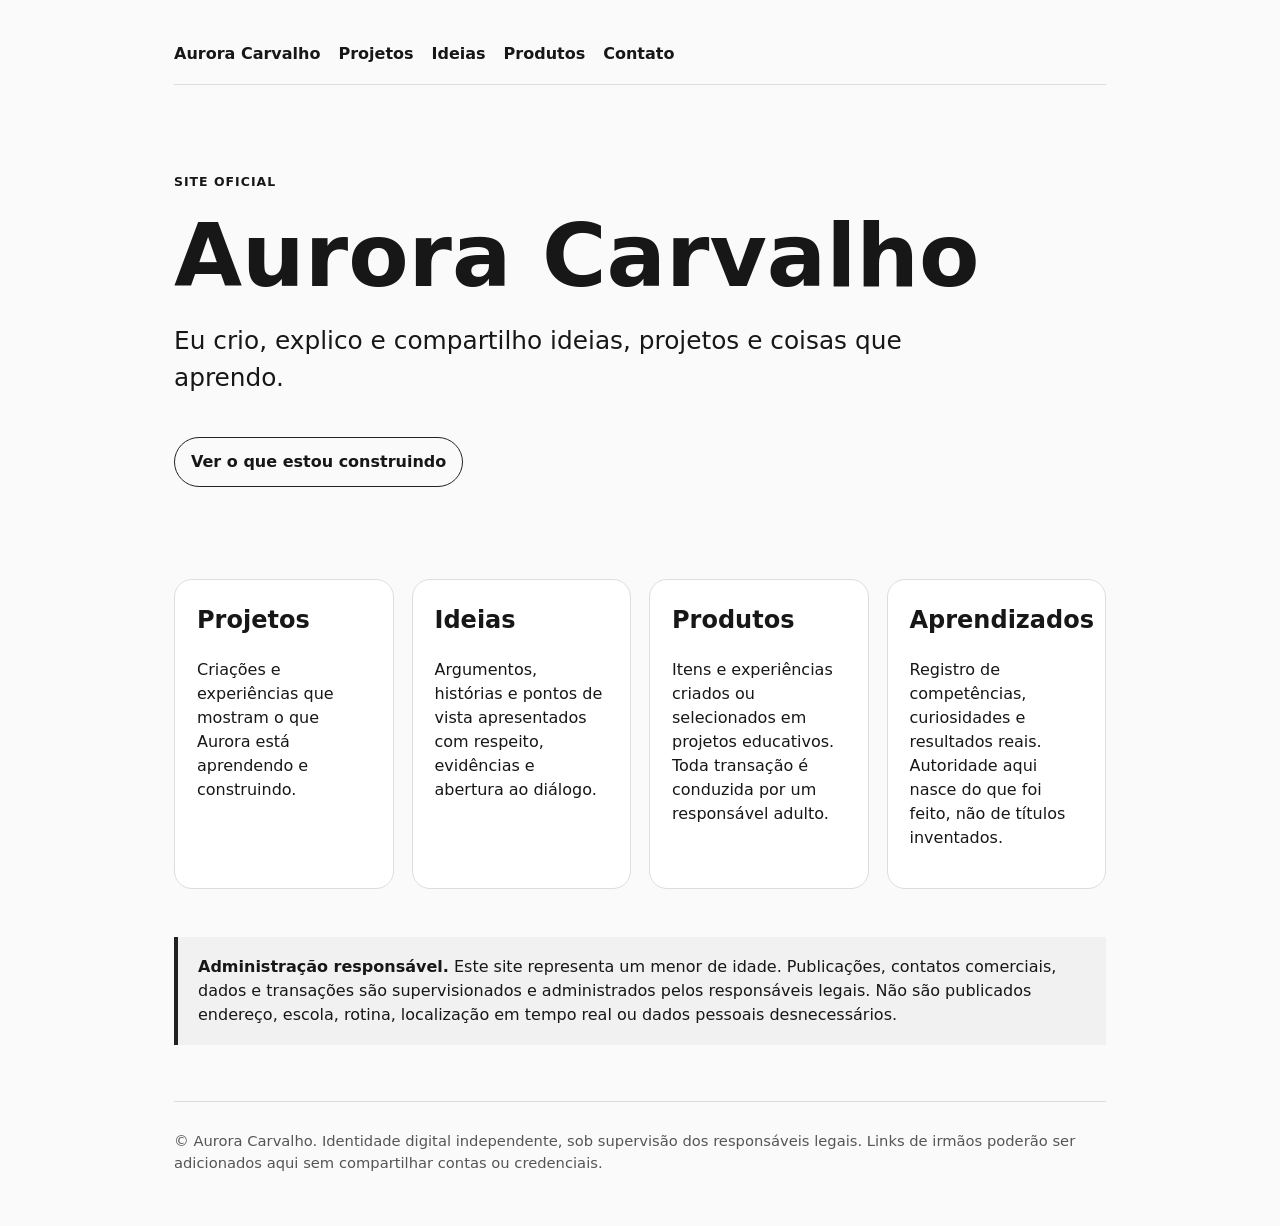
==== index.html @ 1ab3eece "chore: bootstrap digital identity foundation" ====
<!doctype html>
<html lang="pt-BR">
<head>
<meta charset="utf-8">
<meta name="viewport" content="width=device-width,initial-scale=1">
<meta name="description" content="Site oficial de Aurora Carvalho: projetos, ideias, produtos e aprendizados, com administração dos responsáveis legais.">
<title>Aurora Carvalho</title>
<link rel="stylesheet" href="assets/styles.css">
</head>
<body>
<div class="wrap">
<nav aria-label="Principal"><a href="#inicio">Aurora Carvalho</a><a href="#projetos">Projetos</a><a href="#ideias">Ideias</a><a href="#produtos">Produtos</a><a href="#contato">Contato</a></nav>
<main id="inicio">
<section class="hero">
<div class="eyebrow">Site oficial</div>
<h1>Aurora Carvalho</h1>
<p class="lead">Eu crio, explico e compartilho ideias, projetos e coisas que aprendo.</p>
<a class="button" href="#projetos">Ver o que estou construindo</a>
</section>
<section class="grid">
<article class="card" id="projetos"><h2>Projetos</h2><p>Criações e experiências que mostram o que Aurora está aprendendo e construindo.</p></article>
<article class="card" id="ideias"><h2>Ideias</h2><p>Argumentos, histórias e pontos de vista apresentados com respeito, evidências e abertura ao diálogo.</p></article>
<article class="card" id="produtos"><h2>Produtos</h2><p>Itens e experiências criados ou selecionados em projetos educativos. Toda transação é conduzida por um responsável adulto.</p></article>
<article class="card"><h2>Aprendizados</h2><p>Registro de competências, curiosidades e resultados reais. Autoridade aqui nasce do que foi feito, não de títulos inventados.</p></article>
</section>
<section class="notice" id="contato"><strong>Administração responsável.</strong> Este site representa um menor de idade. Publicações, contatos comerciais, dados e transações são supervisionados e administrados pelos responsáveis legais. Não são publicados endereço, escola, rotina, localização em tempo real ou dados pessoais desnecessários.</section>
</main>
<footer>© Aurora Carvalho. Identidade digital independente, sob supervisão dos responsáveis legais. Links de irmãos poderão ser adicionados aqui sem compartilhar contas ou credenciais.</footer>
</div>
</body>
</html>
---- assets/styles.css ----
:root{font-family:Inter,ui-sans-serif,system-ui,-apple-system,BlinkMacSystemFont,"Segoe UI",sans-serif;color:#171717;background:#fafafa;line-height:1.5}*{box-sizing:border-box}body{margin:0}.wrap{max-width:980px;margin:auto;padding:24px}.hero{padding:88px 0 56px}.eyebrow{font-weight:700;letter-spacing:.08em;text-transform:uppercase;font-size:.78rem}.hero h1{font-size:clamp(2.4rem,8vw,5.5rem);line-height:.95;margin:.25em 0}.lead{font-size:clamp(1.15rem,3vw,1.55rem);max-width:760px}.grid{display:grid;grid-template-columns:repeat(auto-fit,minmax(210px,1fr));gap:18px;margin:36px 0}.card{background:#fff;border:1px solid #ddd;border-radius:18px;padding:22px;min-height:180px}.card h2{margin-top:0}.notice{margin:48px 0 24px;padding:18px 20px;border-left:4px solid #222;background:#f1f1f1}footer{border-top:1px solid #ddd;margin-top:56px;padding:28px 0;font-size:.92rem;color:#555}a{color:inherit}nav{display:flex;gap:18px;flex-wrap:wrap;padding:18px 0;border-bottom:1px solid #ddd}nav a{text-decoration:none;font-weight:650}.button{display:inline-block;margin-top:16px;padding:12px 16px;border:1px solid #222;border-radius:999px;text-decoration:none;font-weight:700}@media(max-width:600px){.hero{padding-top:56px}}
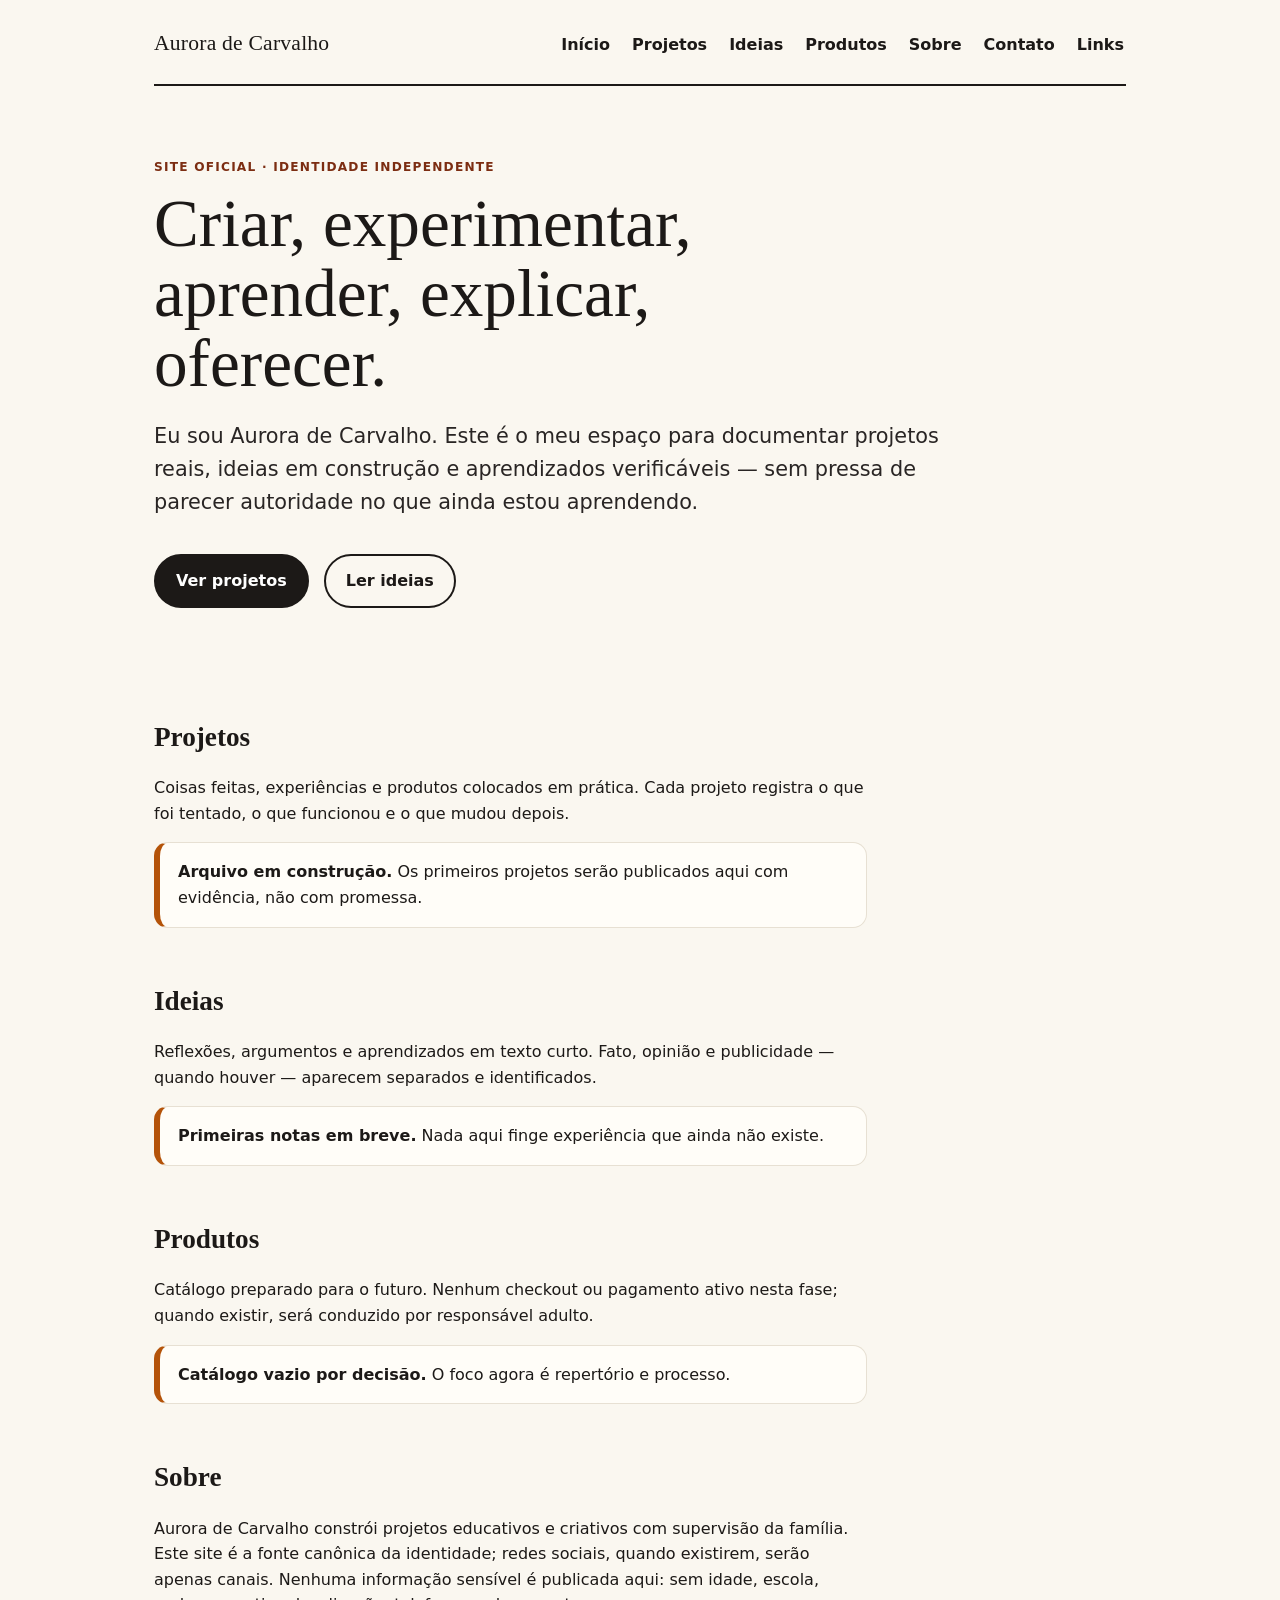
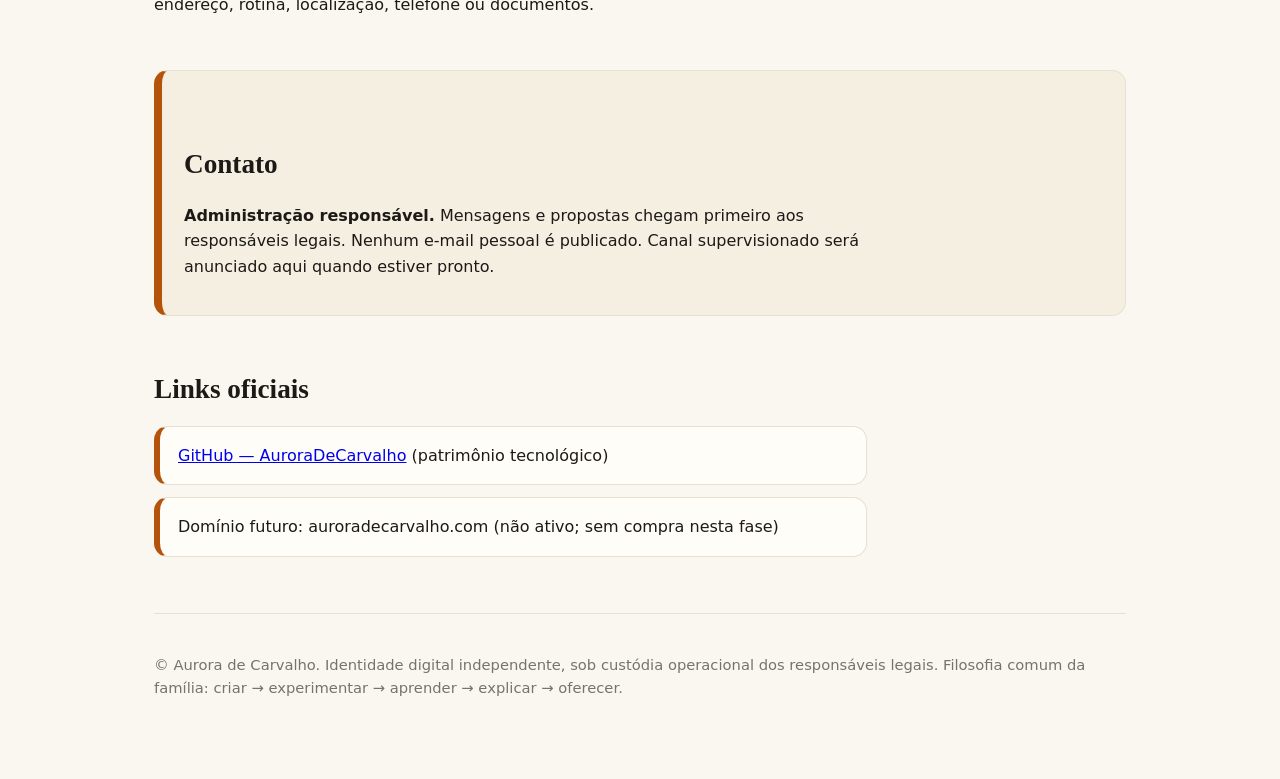
==== commit e9c0cc67: "feat: establish independent digital identity" ====
--- a/index.html
+++ b/index.html
@@ -3,29 +3,79 @@
 <head>
 <meta charset="utf-8">
 <meta name="viewport" content="width=device-width,initial-scale=1">
-<meta name="description" content="Site oficial de Aurora Carvalho: projetos, ideias, produtos e aprendizados, com administração dos responsáveis legais.">
-<title>Aurora Carvalho</title>
+<title>Aurora de Carvalho — Projetos, ideias e aprendizados</title>
+<meta name="description" content="Site oficial de Aurora de Carvalho: projetos, ideias, produtos e aprendizados. Criar, experimentar, aprender, explicar e oferecer. Administração dos responsáveis legais.">
+<link rel="canonical" href="https://auroradecarvalho.github.io/">
+<meta property="og:type" content="website">
+<meta property="og:title" content="Aurora de Carvalho">
+<meta property="og:description" content="Projetos, ideias e aprendizados de Aurora de Carvalho. Site administrado pelos responsáveis legais.">
+<meta property="og:url" content="https://auroradecarvalho.github.io/">
+<meta name="theme-color" content="#b45309">
+<link rel="icon" type="image/svg+xml" href="assets/favicon.svg">
 <link rel="stylesheet" href="assets/styles.css">
 </head>
 <body>
+<a class="skip" href="#conteudo">Pular para o conteúdo</a>
 <div class="wrap">
-<nav aria-label="Principal"><a href="#inicio">Aurora Carvalho</a><a href="#projetos">Projetos</a><a href="#ideias">Ideias</a><a href="#produtos">Produtos</a><a href="#contato">Contato</a></nav>
-<main id="inicio">
-<section class="hero">
-<div class="eyebrow">Site oficial</div>
-<h1>Aurora Carvalho</h1>
-<p class="lead">Eu crio, explico e compartilho ideias, projetos e coisas que aprendo.</p>
-<a class="button" href="#projetos">Ver o que estou construindo</a>
+<header class="top">
+<p class="brand">Aurora de Carvalho</p>
+<nav aria-label="Principal">
+<a href="#inicio">Início</a>
+<a href="#projetos">Projetos</a>
+<a href="#ideias">Ideias</a>
+<a href="#produtos">Produtos</a>
+<a href="#sobre">Sobre</a>
+<a href="#contato">Contato</a>
+<a href="#links">Links</a>
+</nav>
+</header>
+<main id="conteudo">
+<section class="hero" id="inicio" aria-labelledby="t-inicio">
+<p class="eyebrow">Site oficial · identidade independente</p>
+<h1 id="t-inicio">Criar, experimentar, aprender, explicar, oferecer.</h1>
+<p class="lead">Eu sou Aurora de Carvalho. Este é o meu espaço para documentar projetos reais, ideias em construção e aprendizados verificáveis — sem pressa de parecer autoridade no que ainda estou aprendendo.</p>
+<p><a class="button" href="#projetos">Ver projetos</a> <a class="button ghost" href="#ideias">Ler ideias</a></p>
 </section>
-<section class="grid">
-<article class="card" id="projetos"><h2>Projetos</h2><p>Criações e experiências que mostram o que Aurora está aprendendo e construindo.</p></article>
-<article class="card" id="ideias"><h2>Ideias</h2><p>Argumentos, histórias e pontos de vista apresentados com respeito, evidências e abertura ao diálogo.</p></article>
-<article class="card" id="produtos"><h2>Produtos</h2><p>Itens e experiências criados ou selecionados em projetos educativos. Toda transação é conduzida por um responsável adulto.</p></article>
-<article class="card"><h2>Aprendizados</h2><p>Registro de competências, curiosidades e resultados reais. Autoridade aqui nasce do que foi feito, não de títulos inventados.</p></article>
+<section id="projetos" aria-labelledby="t-projetos">
+<h2 id="t-projetos">Projetos</h2>
+<p>Coisas feitas, experiências e produtos colocados em prática. Cada projeto registra o que foi tentado, o que funcionou e o que mudou depois.</p>
+<ul class="list">
+<li><strong>Arquivo em construção.</strong> Os primeiros projetos serão publicados aqui com evidência, não com promessa.</li>
+</ul>
 </section>
-<section class="notice" id="contato"><strong>Administração responsável.</strong> Este site representa um menor de idade. Publicações, contatos comerciais, dados e transações são supervisionados e administrados pelos responsáveis legais. Não são publicados endereço, escola, rotina, localização em tempo real ou dados pessoais desnecessários.</section>
+<section id="ideias" aria-labelledby="t-ideias">
+<h2 id="t-ideias">Ideias</h2>
+<p>Reflexões, argumentos e aprendizados em texto curto. Fato, opinião e publicidade — quando houver — aparecem separados e identificados.</p>
+<ul class="list">
+<li><strong>Primeiras notas em breve.</strong> Nada aqui finge experiência que ainda não existe.</li>
+</ul>
+</section>
+<section id="produtos" aria-labelledby="t-produtos">
+<h2 id="t-produtos">Produtos</h2>
+<p>Catálogo preparado para o futuro. Nenhum checkout ou pagamento ativo nesta fase; quando existir, será conduzido por responsável adulto.</p>
+<ul class="list">
+<li><strong>Catálogo vazio por decisão.</strong> O foco agora é repertório e processo.</li>
+</ul>
+</section>
+<section id="sobre" aria-labelledby="t-sobre">
+<h2 id="t-sobre">Sobre</h2>
+<p>Aurora de Carvalho constrói projetos educativos e criativos com supervisão da família. Este site é a fonte canônica da identidade; redes sociais, quando existirem, serão apenas canais. Nenhuma informação sensível é publicada aqui: sem idade, escola, endereço, rotina, localização, telefone ou documentos.</p>
+</section>
+<section class="notice" id="contato" aria-labelledby="t-contato">
+<h2 id="t-contato">Contato</h2>
+<p><strong>Administração responsável.</strong> Mensagens e propostas chegam primeiro aos responsáveis legais. Nenhum e-mail pessoal é publicado. Canal supervisionado será anunciado aqui quando estiver pronto.</p>
+</section>
+<section id="links" aria-labelledby="t-links">
+<h2 id="t-links">Links oficiais</h2>
+<ul class="list">
+<li><a href="https://github.com/AuroraDeCarvalho" rel="me">GitHub — AuroraDeCarvalho</a> (patrimônio tecnológico)</li>
+<li><span>Domínio futuro: auroradecarvalho.com (não ativo; sem compra nesta fase)</span></li>
+</ul>
+</section>
 </main>
-<footer>© Aurora Carvalho. Identidade digital independente, sob supervisão dos responsáveis legais. Links de irmãos poderão ser adicionados aqui sem compartilhar contas ou credenciais.</footer>
+<footer>
+<p>© Aurora de Carvalho. Identidade digital independente, sob custódia operacional dos responsáveis legais. Filosofia comum da família: criar → experimentar → aprender → explicar → oferecer.</p>
+</footer>
 </div>
 </body>
 </html>
--- a/assets/styles.css
+++ b/assets/styles.css
@@ -1,2 +1,33 @@
-
-:root{font-family:Inter,ui-sans-serif,system-ui,-apple-system,BlinkMacSystemFont,"Segoe UI",sans-serif;color:#171717;background:#fafafa;line-height:1.5}*{box-sizing:border-box}body{margin:0}.wrap{max-width:980px;margin:auto;padding:24px}.hero{padding:88px 0 56px}.eyebrow{font-weight:700;letter-spacing:.08em;text-transform:uppercase;font-size:.78rem}.hero h1{font-size:clamp(2.4rem,8vw,5.5rem);line-height:.95;margin:.25em 0}.lead{font-size:clamp(1.15rem,3vw,1.55rem);max-width:760px}.grid{display:grid;grid-template-columns:repeat(auto-fit,minmax(210px,1fr));gap:18px;margin:36px 0}.card{background:#fff;border:1px solid #ddd;border-radius:18px;padding:22px;min-height:180px}.card h2{margin-top:0}.notice{margin:48px 0 24px;padding:18px 20px;border-left:4px solid #222;background:#f1f1f1}footer{border-top:1px solid #ddd;margin-top:56px;padding:28px 0;font-size:.92rem;color:#555}a{color:inherit}nav{display:flex;gap:18px;flex-wrap:wrap;padding:18px 0;border-bottom:1px solid #ddd}nav a{text-decoration:none;font-weight:650}.button{display:inline-block;margin-top:16px;padding:12px 16px;border:1px solid #222;border-radius:999px;text-decoration:none;font-weight:700}@media(max-width:600px){.hero{padding-top:56px}}
+:root{
+--paper:#faf7f0;--ink:#1c1917;--muted:#78716c;--line:#e7e0d3;
+--accent:#b45309;--accent-ink:#7c2d12;--card:#fffdf8;
+--serif:Georgia,"Times New Roman",serif;--sans:Inter,ui-sans-serif,system-ui,-apple-system,"Segoe UI",sans-serif;
+--radius:14px;--max:1020px;
+}
+*{box-sizing:border-box}
+html{scroll-behavior:smooth}
+body{margin:0;background:var(--paper);color:var(--ink);font-family:var(--sans);line-height:1.6}
+.wrap{max-width:var(--max);margin:0 auto;padding:0 24px 64px}
+.skip{position:absolute;left:-9999px;top:0;background:var(--ink);color:#fff;padding:10px 14px;z-index:10}
+.skip:focus{left:12px;top:12px}
+.top{display:flex;flex-wrap:wrap;gap:8px 28px;align-items:baseline;justify-content:space-between;padding:26px 0 18px;border-bottom:2px solid var(--ink)}
+.brand{font-family:var(--serif);font-size:1.35rem;margin:0;letter-spacing:.01em}
+nav{display:flex;flex-wrap:wrap;gap:4px 18px}
+nav a{text-decoration:none;font-weight:600;color:var(--ink);padding:6px 2px;border-bottom:2px solid transparent}
+nav a:hover,nav a:focus-visible{color:var(--accent-ink);border-bottom-color:var(--accent);outline:none}
+a:focus-visible{outline:3px solid var(--accent);outline-offset:2px}
+.hero{padding:72px 0 40px}
+.eyebrow{font-weight:700;letter-spacing:.1em;text-transform:uppercase;font-size:.76rem;color:var(--accent-ink);margin:0 0 12px}
+h1{font-family:var(--serif);font-weight:500;font-size:clamp(2.2rem,6vw,4.2rem);line-height:1.04;margin:0 0 16px;max-width:18ch}
+h2{font-family:var(--serif);font-weight:600;font-size:1.7rem;margin:52px 0 8px}
+.lead{font-size:clamp(1.05rem,2.4vw,1.3rem);max-width:62ch;color:#292524}
+.button{display:inline-block;margin:14px 10px 0 0;padding:12px 20px;border-radius:999px;background:var(--ink);color:#fff;text-decoration:none;font-weight:700;border:2px solid var(--ink)}
+.button.ghost{background:transparent;color:var(--ink)}
+.button:hover{background:var(--accent-ink);border-color:var(--accent-ink);color:#fff}
+section p,li{max-width:70ch}
+.list{list-style:none;padding:0;margin:14px 0;display:grid;gap:12px}
+.list li{background:var(--card);border:1px solid var(--line);border-left:6px solid var(--accent);border-radius:var(--radius);padding:16px 18px}
+.notice{margin-top:52px;background:#f5efe2;border:1px solid var(--line);border-left:8px solid var(--accent);border-radius:var(--radius);padding:20px 22px}
+footer{margin-top:56px;padding-top:24px;border-top:1px solid var(--line);color:var(--muted);font-size:.92rem}
+@media(max-width:600px){.hero{padding-top:44px}.top{flex-direction:column}}
+@media(prefers-contrast:more){body{background:#fff;color:#000}.list li,.notice{background:#fff;border-color:#000}}
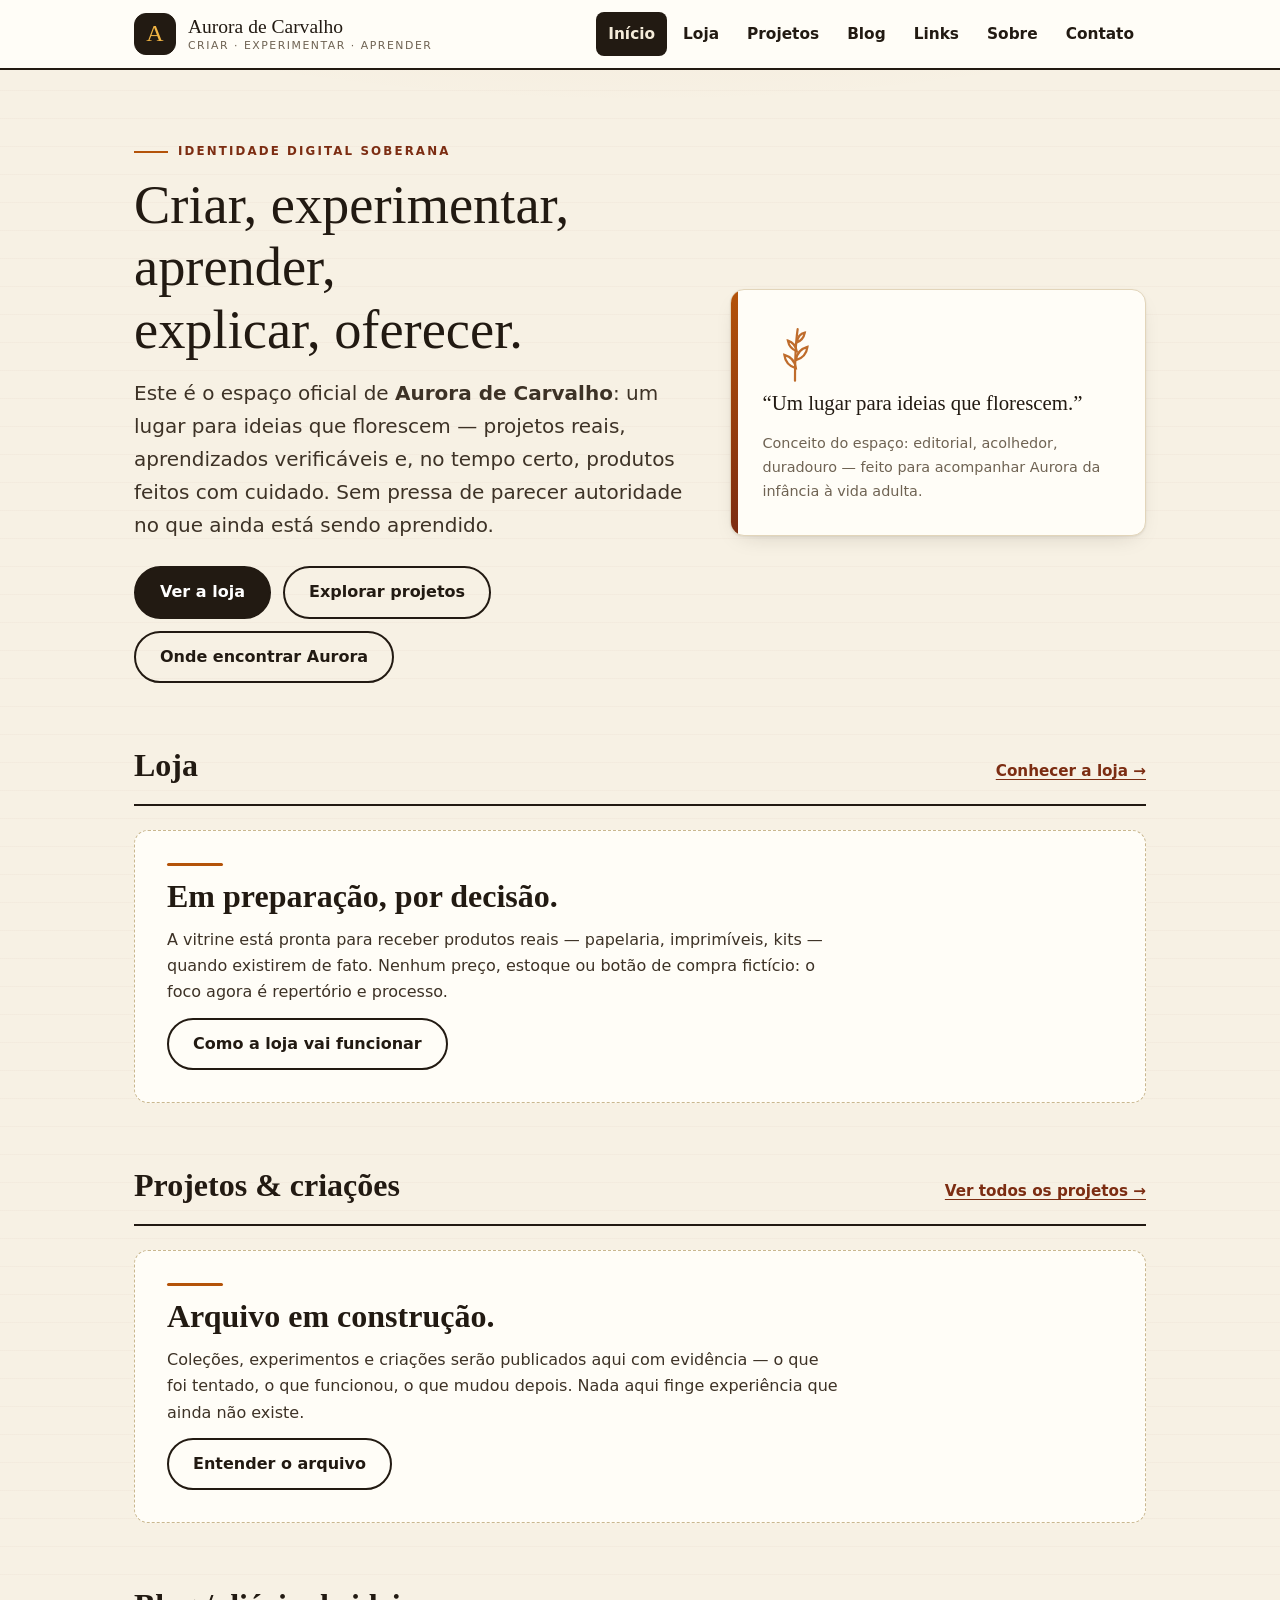
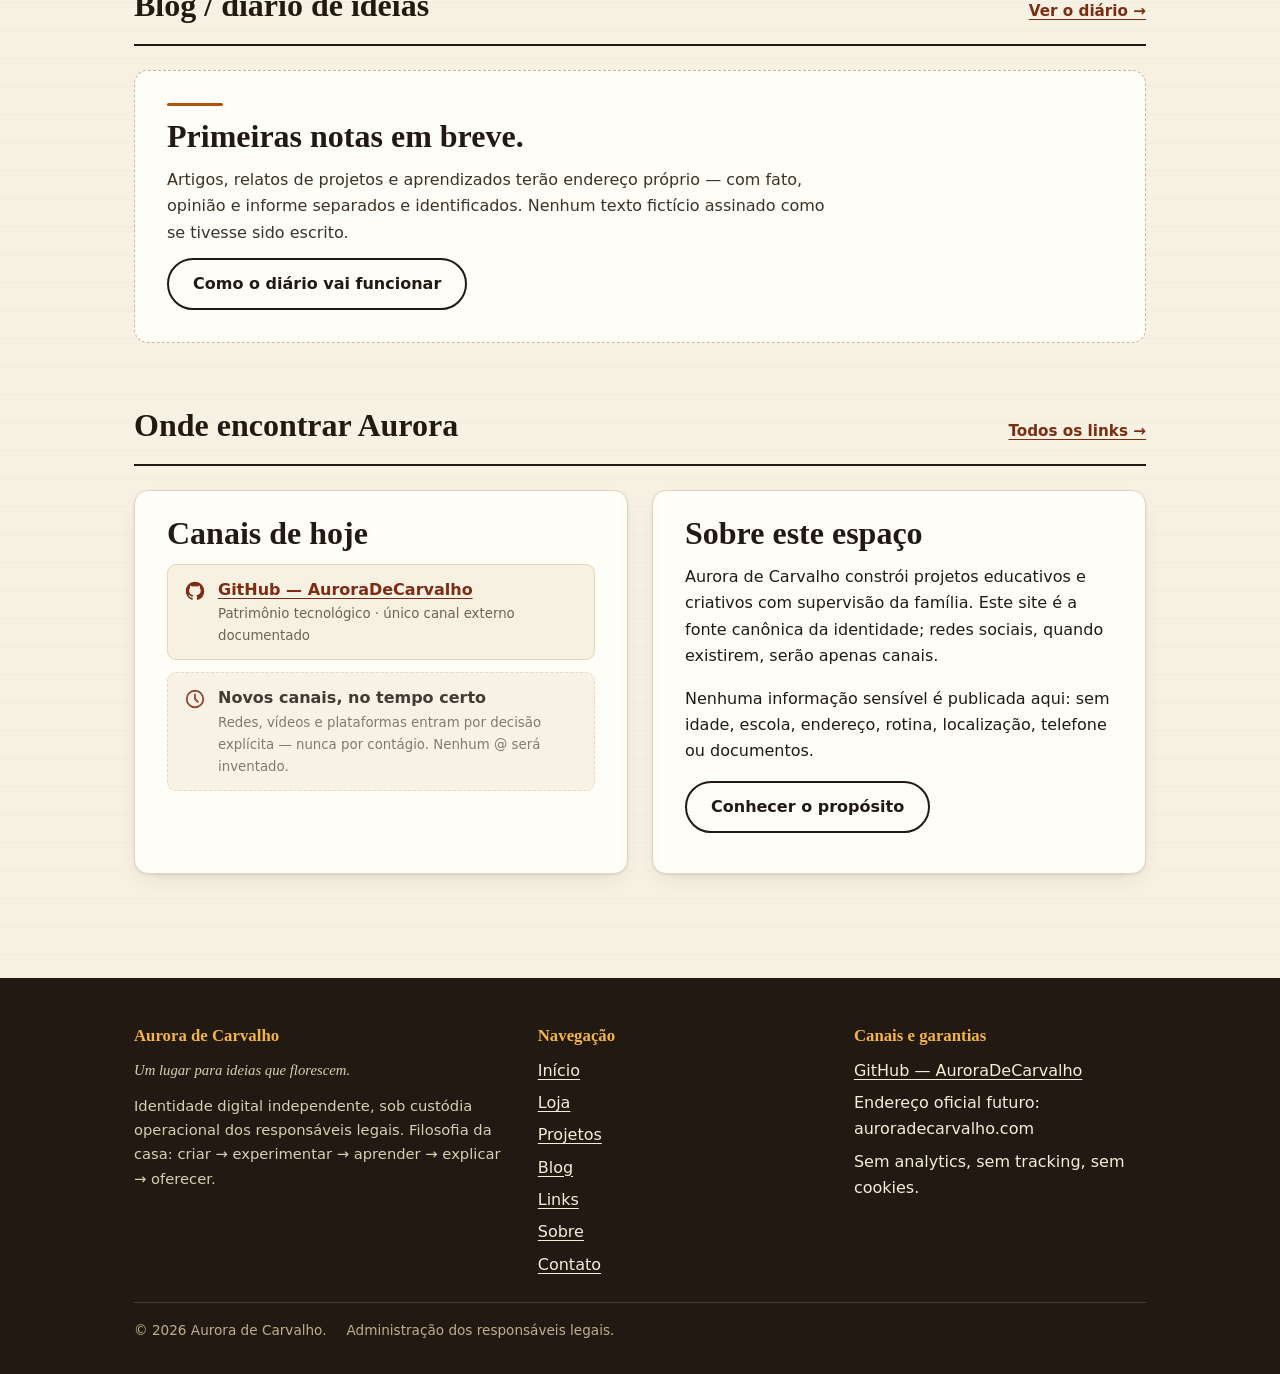
==== commit 39837003: "feat: site multipagina v1 Alvorada editorial (SPEC-0002) 7 paginas navegaveis (Inicio, Loja, Projeto" ====
--- a/index.html
+++ b/index.html
@@ -3,79 +3,165 @@
 <head>
 <meta charset="utf-8">
 <meta name="viewport" content="width=device-width,initial-scale=1">
-<title>Aurora de Carvalho — Projetos, ideias e aprendizados</title>
-<meta name="description" content="Site oficial de Aurora de Carvalho: projetos, ideias, produtos e aprendizados. Criar, experimentar, aprender, explicar e oferecer. Administração dos responsáveis legais.">
-<link rel="canonical" href="https://auroradecarvalho.github.io/">
+<title>Aurora de Carvalho — Criar, experimentar, aprender, explicar, oferecer</title>
+<meta name="description" content="Espaço oficial de Aurora de Carvalho: identidade, loja em preparação, projetos, diário, canais, sobre e contato supervisionado. Criar, experimentar, aprender, explicar, oferecer.">
+<link rel="canonical" href="https://auroradecarvalho.com/">
 <meta property="og:type" content="website">
+<meta property="og:locale" content="pt_BR">
 <meta property="og:title" content="Aurora de Carvalho">
-<meta property="og:description" content="Projetos, ideias e aprendizados de Aurora de Carvalho. Site administrado pelos responsáveis legais.">
-<meta property="og:url" content="https://auroradecarvalho.github.io/">
+<meta property="og:description" content="Criar, experimentar, aprender, explicar, oferecer. Identidade digital soberana de Aurora de Carvalho.">
+<meta property="og:url" content="https://auroradecarvalho.com/">
 <meta name="theme-color" content="#b45309">
 <link rel="icon" type="image/svg+xml" href="assets/favicon.svg">
 <link rel="stylesheet" href="assets/styles.css">
+<script src="assets/app.js" defer></script>
 </head>
 <body>
 <a class="skip" href="#conteudo">Pular para o conteúdo</a>
-<div class="wrap">
-<header class="top">
-<p class="brand">Aurora de Carvalho</p>
-<nav aria-label="Principal">
-<a href="#inicio">Início</a>
-<a href="#projetos">Projetos</a>
-<a href="#ideias">Ideias</a>
-<a href="#produtos">Produtos</a>
-<a href="#sobre">Sobre</a>
-<a href="#contato">Contato</a>
-<a href="#links">Links</a>
+<header class="site-header">
+<div class="container header-inner">
+<a class="brand" href="index.html" aria-label="Aurora de Carvalho — início">
+<span class="brand-mark" aria-hidden="true">A</span>
+<span class="brand-text">Aurora de Carvalho<small>criar · experimentar · aprender</small></span>
+</a>
+<button class="menu-toggle" aria-expanded="false" aria-controls="primary-nav">Menu</button>
+<nav class="site-nav" id="primary-nav" aria-label="Principal">
+<ul>
+<li><a href="index.html" aria-current="page">Início</a></li>
+<li><a href="loja.html">Loja</a></li>
+<li><a href="projetos.html">Projetos</a></li>
+<li><a href="blog.html">Blog</a></li>
+<li><a href="links.html">Links</a></li>
+<li><a href="sobre.html">Sobre</a></li>
+<li><a href="contato.html">Contato</a></li>
+</ul>
 </nav>
+</div>
 </header>
 <main id="conteudo">
-<section class="hero" id="inicio" aria-labelledby="t-inicio">
-<p class="eyebrow">Site oficial · identidade independente</p>
+<div class="container">
+<section class="hero" aria-labelledby="t-inicio">
+<div class="hero-grid">
+<div>
+<p class="eyebrow">Identidade digital soberana</p>
 <h1 id="t-inicio">Criar, experimentar, aprender, explicar, oferecer.</h1>
-<p class="lead">Eu sou Aurora de Carvalho. Este é o meu espaço para documentar projetos reais, ideias em construção e aprendizados verificáveis — sem pressa de parecer autoridade no que ainda estou aprendendo.</p>
-<p><a class="button" href="#projetos">Ver projetos</a> <a class="button ghost" href="#ideias">Ler ideias</a></p>
+<p class="lead">Este é o espaço oficial de <strong>Aurora de Carvalho</strong>: um lugar para ideias que florescem — projetos reais, aprendizados verificáveis e, no tempo certo, produtos feitos com cuidado. Sem pressa de parecer autoridade no que ainda está sendo aprendido.</p>
+<div class="cta-row">
+<a class="button" href="loja.html">Ver a loja</a>
+<a class="button secondary" href="projetos.html">Explorar projetos</a>
+<a class="button secondary" href="links.html">Onde encontrar Aurora</a>
+</div>
+</div>
+<figure class="hero-card" style="margin:0">
+<svg class="motif" width="64" height="64" viewBox="0 0 72 72" aria-hidden="true" focusable="false"><g fill="none" stroke="currentColor" stroke-width="2.5" stroke-linecap="round"><path d="M36 66C36 47 36 28 39 8"/><path d="M37 52C30 50 25 45 24 37C31 39 36 44 37 52Z"/><path d="M37 43C44 41 49 36 50 28C43 30 38 35 37 43Z"/><path d="M38 33C33 31 29 27 28 21C34 23 37 27 38 33Z"/><path d="M38 23C43 21 46 17 47 12C42 13 39 17 38 23Z"/></g></svg>
+<blockquote>“Um lugar para ideias que florescem.”</blockquote>
+<figcaption>Conceito do espaço: editorial, acolhedor, duradouro — feito para acompanhar Aurora da infância à vida adulta.</figcaption>
+</figure>
+</div>
 </section>
-<section id="projetos" aria-labelledby="t-projetos">
-<h2 id="t-projetos">Projetos</h2>
-<p>Coisas feitas, experiências e produtos colocados em prática. Cada projeto registra o que foi tentado, o que funcionou e o que mudou depois.</p>
-<ul class="list">
-<li><strong>Arquivo em construção.</strong> Os primeiros projetos serão publicados aqui com evidência, não com promessa.</li>
+
+<section class="section" aria-labelledby="t-loja">
+<div class="section-head">
+<h2 id="t-loja">Loja</h2>
+<p><a class="more-link" href="loja.html">Conhecer a loja →</a></p>
+</div>
+<div class="empty">
+<span class="rule" aria-hidden="true"></span>
+<h2>Em preparação, por decisão.</h2>
+<p>A vitrine está pronta para receber produtos reais — papelaria, imprimíveis, kits — quando existirem de fato. Nenhum preço, estoque ou botão de compra fictício: o foco agora é repertório e processo.</p>
+<p><a class="button secondary" href="loja.html">Como a loja vai funcionar</a></p>
+</div>
+</section>
+
+<section class="section" aria-labelledby="t-projetos">
+<div class="section-head">
+<h2 id="t-projetos">Projetos &amp; criações</h2>
+<p><a class="more-link" href="projetos.html">Ver todos os projetos →</a></p>
+</div>
+<div class="empty">
+<span class="rule" aria-hidden="true"></span>
+<h2>Arquivo em construção.</h2>
+<p>Coleções, experimentos e criações serão publicados aqui com evidência — o que foi tentado, o que funcionou, o que mudou depois. Nada aqui finge experiência que ainda não existe.</p>
+<p><a class="button secondary" href="projetos.html">Entender o arquivo</a></p>
+</div>
+</section>
+
+<section class="section" aria-labelledby="t-blog">
+<div class="section-head">
+<h2 id="t-blog">Blog / diário de ideias</h2>
+<p><a class="more-link" href="blog.html">Ver o diário →</a></p>
+</div>
+<div class="empty">
+<span class="rule" aria-hidden="true"></span>
+<h2>Primeiras notas em breve.</h2>
+<p>Artigos, relatos de projetos e aprendizados terão endereço próprio — com fato, opinião e informe separados e identificados. Nenhum texto fictício assinado como se tivesse sido escrito.</p>
+<p><a class="button secondary" href="blog.html">Como o diário vai funcionar</a></p>
+</div>
+</section>
+
+<section class="section" aria-labelledby="t-onde">
+<div class="section-head">
+<h2 id="t-onde">Onde encontrar Aurora</h2>
+<p><a class="more-link" href="links.html">Todos os links →</a></p>
+</div>
+<div class="split">
+<div class="panel">
+<h2>Canais de hoje</h2>
+<ul class="channel-list">
+<li>
+<svg width="22" height="22" viewBox="0 0 24 24" aria-hidden="true" focusable="false"><path fill="currentColor" d="M12 2C6.5 2 2 6.5 2 12c0 4.4 2.9 8.2 6.8 9.5.5.1.7-.2.7-.5v-1.7c-2.8.6-3.4-1.2-3.4-1.2-.4-1.2-1.1-1.5-1.1-1.5-.9-.6.1-.6.1-.6 1 .1 1.5 1 1.5 1 .9 1.6 2.4 1.1 3 .9.1-.7.3-1.1.6-1.4-2.2-.3-4.6-1.1-4.6-5 0-1.1.4-2 1-2.7-.1-.2-.4-1.3.1-2.6 0 0 .8-.3 2.7 1a9.4 9.4 0 0 1 5 0c1.9-1.3 2.7-1 2.7-1 .5 1.3.2 2.4.1 2.6.6.7 1 1.6 1 2.7 0 3.9-2.4 4.7-4.6 5 .4.3.7.9.7 1.9v2.8c0 .3.2.6.7.5A10 10 0 0 0 22 12c0-5.5-4.5-10-10-10Z"/></svg>
+<div><a href="https://github.com/AuroraDeCarvalho" rel="me"><strong>GitHub — AuroraDeCarvalho</strong></a><small>Patrimônio tecnológico · único canal externo documentado</small></div>
+</li>
+<li class="future">
+<svg width="22" height="22" viewBox="0 0 24 24" aria-hidden="true" focusable="false"><g fill="none" stroke="currentColor" stroke-width="2" stroke-linecap="round"><circle cx="12" cy="12" r="9"/><path d="M12 7v5l3 3"/></g></svg>
+<div><strong>Novos canais, no tempo certo</strong><small>Redes, vídeos e plataformas entram por decisão explícita — nunca por contágio. Nenhum @ será inventado.</small></div>
+</li>
 </ul>
+</div>
+<div class="panel">
+<h2>Sobre este espaço</h2>
+<p>Aurora de Carvalho constrói projetos educativos e criativos com supervisão da família. Este site é a fonte canônica da identidade; redes sociais, quando existirem, serão apenas canais.</p>
+<p>Nenhuma informação sensível é publicada aqui: sem idade, escola, endereço, rotina, localização, telefone ou documentos.</p>
+<p><a class="button secondary" href="sobre.html">Conhecer o propósito</a></p>
+</div>
+</div>
 </section>
-<section id="ideias" aria-labelledby="t-ideias">
-<h2 id="t-ideias">Ideias</h2>
-<p>Reflexões, argumentos e aprendizados em texto curto. Fato, opinião e publicidade — quando houver — aparecem separados e identificados.</p>
-<ul class="list">
-<li><strong>Primeiras notas em breve.</strong> Nada aqui finge experiência que ainda não existe.</li>
+</div>
+</main>
+<footer class="site-footer">
+<div class="container">
+<div class="footer-grid">
+<div>
+<h2>Aurora de Carvalho</h2>
+<p class="tagline">Um lugar para ideias que florescem.</p>
+<p>Identidade digital independente, sob custódia operacional dos responsáveis legais. Filosofia da casa: criar → experimentar → aprender → explicar → oferecer.</p>
+</div>
+<div>
+<h2>Navegação</h2>
+<ul>
+<li><a href="index.html">Início</a></li>
+<li><a href="loja.html">Loja</a></li>
+<li><a href="projetos.html">Projetos</a></li>
+<li><a href="blog.html">Blog</a></li>
+<li><a href="links.html">Links</a></li>
+<li><a href="sobre.html">Sobre</a></li>
+<li><a href="contato.html">Contato</a></li>
 </ul>
-</section>
-<section id="produtos" aria-labelledby="t-produtos">
-<h2 id="t-produtos">Produtos</h2>
-<p>Catálogo preparado para o futuro. Nenhum checkout ou pagamento ativo nesta fase; quando existir, será conduzido por responsável adulto.</p>
-<ul class="list">
-<li><strong>Catálogo vazio por decisão.</strong> O foco agora é repertório e processo.</li>
+</div>
+<div>
+<h2>Canais e garantias</h2>
+<ul>
+<li><a href="https://github.com/AuroraDeCarvalho" rel="me">GitHub — AuroraDeCarvalho</a></li>
+<li>Endereço oficial futuro: auroradecarvalho.com</li>
+<li>Sem analytics, sem tracking, sem cookies.</li>
 </ul>
-</section>
-<section id="sobre" aria-labelledby="t-sobre">
-<h2 id="t-sobre">Sobre</h2>
-<p>Aurora de Carvalho constrói projetos educativos e criativos com supervisão da família. Este site é a fonte canônica da identidade; redes sociais, quando existirem, serão apenas canais. Nenhuma informação sensível é publicada aqui: sem idade, escola, endereço, rotina, localização, telefone ou documentos.</p>
-</section>
-<section class="notice" id="contato" aria-labelledby="t-contato">
-<h2 id="t-contato">Contato</h2>
-<p><strong>Administração responsável.</strong> Mensagens e propostas chegam primeiro aos responsáveis legais. Nenhum e-mail pessoal é publicado. Canal supervisionado será anunciado aqui quando estiver pronto.</p>
-</section>
-<section id="links" aria-labelledby="t-links">
-<h2 id="t-links">Links oficiais</h2>
-<ul class="list">
-<li><a href="https://github.com/AuroraDeCarvalho" rel="me">GitHub — AuroraDeCarvalho</a> (patrimônio tecnológico)</li>
-<li><span>Domínio futuro: auroradecarvalho.com (não ativo; sem compra nesta fase)</span></li>
-</ul>
-</section>
-</main>
-<footer>
-<p>© Aurora de Carvalho. Identidade digital independente, sob custódia operacional dos responsáveis legais. Filosofia comum da família: criar → experimentar → aprender → explicar → oferecer.</p>
+</div>
+</div>
+<div class="footer-base">
+<span>© <span data-year>2026</span> Aurora de Carvalho.</span>
+<span>Administração dos responsáveis legais.</span>
+</div>
+</div>
 </footer>
-</div>
 </body>
 </html>
--- a/assets/styles.css
+++ b/assets/styles.css
@@ -1,33 +1,209 @@
+/* Alvorada editorial — design system v1 (SPEC-0002)
+   Estático puro: sem framework, sem fontes externas, sem dependências. */
 :root{
---paper:#faf7f0;--ink:#1c1917;--muted:#78716c;--line:#e7e0d3;
---accent:#b45309;--accent-ink:#7c2d12;--card:#fffdf8;
---serif:Georgia,"Times New Roman",serif;--sans:Inter,ui-sans-serif,system-ui,-apple-system,"Segoe UI",sans-serif;
---radius:14px;--max:1020px;
+  --paper:#f7f1e4;
+  --paper-deep:#efe4cd;
+  --card:#fffdf7;
+  --ink:#221a12;
+  --ink-soft:#3d3226;
+  --muted:#6f6353;
+  --line:#e2d5ba;
+  --line-strong:#c9b78f;
+  --accent:#b45309;
+  --accent-deep:#7c2d12;
+  --accent-soft:#f3e3c8;
+  --leaf:#4f5d3e;
+  --leaf-soft:#e6e8d5;
+  --gold:#c98a2b;
+  --dark:#221a12;
+  --dark-ink:#f5ecda;
+  --serif:Georgia,"Iowan Old Style","Times New Roman",serif;
+  --sans:system-ui,-apple-system,"Segoe UI",Verdana,sans-serif;
+  --radius:14px;
+  --radius-sm:9px;
+  --max:1060px;
+  --max-wide:1220px;
+  --space-1:4px;--space-2:8px;--space-3:12px;--space-4:16px;
+  --space-5:24px;--space-6:32px;--space-7:48px;--space-8:72px;
+  --shadow:0 1px 2px rgba(34,26,18,.08),0 8px 24px -12px rgba(34,26,18,.22);
+  --rule:1px solid var(--line);
 }
 *{box-sizing:border-box}
 html{scroll-behavior:smooth}
-body{margin:0;background:var(--paper);color:var(--ink);font-family:var(--sans);line-height:1.6}
-.wrap{max-width:var(--max);margin:0 auto;padding:0 24px 64px}
-.skip{position:absolute;left:-9999px;top:0;background:var(--ink);color:#fff;padding:10px 14px;z-index:10}
-.skip:focus{left:12px;top:12px}
-.top{display:flex;flex-wrap:wrap;gap:8px 28px;align-items:baseline;justify-content:space-between;padding:26px 0 18px;border-bottom:2px solid var(--ink)}
-.brand{font-family:var(--serif);font-size:1.35rem;margin:0;letter-spacing:.01em}
-nav{display:flex;flex-wrap:wrap;gap:4px 18px}
-nav a{text-decoration:none;font-weight:600;color:var(--ink);padding:6px 2px;border-bottom:2px solid transparent}
-nav a:hover,nav a:focus-visible{color:var(--accent-ink);border-bottom-color:var(--accent);outline:none}
-a:focus-visible{outline:3px solid var(--accent);outline-offset:2px}
-.hero{padding:72px 0 40px}
-.eyebrow{font-weight:700;letter-spacing:.1em;text-transform:uppercase;font-size:.76rem;color:var(--accent-ink);margin:0 0 12px}
-h1{font-family:var(--serif);font-weight:500;font-size:clamp(2.2rem,6vw,4.2rem);line-height:1.04;margin:0 0 16px;max-width:18ch}
-h2{font-family:var(--serif);font-weight:600;font-size:1.7rem;margin:52px 0 8px}
-.lead{font-size:clamp(1.05rem,2.4vw,1.3rem);max-width:62ch;color:#292524}
-.button{display:inline-block;margin:14px 10px 0 0;padding:12px 20px;border-radius:999px;background:var(--ink);color:#fff;text-decoration:none;font-weight:700;border:2px solid var(--ink)}
-.button.ghost{background:transparent;color:var(--ink)}
-.button:hover{background:var(--accent-ink);border-color:var(--accent-ink);color:#fff}
-section p,li{max-width:70ch}
-.list{list-style:none;padding:0;margin:14px 0;display:grid;gap:12px}
-.list li{background:var(--card);border:1px solid var(--line);border-left:6px solid var(--accent);border-radius:var(--radius);padding:16px 18px}
-.notice{margin-top:52px;background:#f5efe2;border:1px solid var(--line);border-left:8px solid var(--accent);border-radius:var(--radius);padding:20px 22px}
-footer{margin-top:56px;padding-top:24px;border-top:1px solid var(--line);color:var(--muted);font-size:.92rem}
-@media(max-width:600px){.hero{padding-top:44px}.top{flex-direction:column}}
-@media(prefers-contrast:more){body{background:#fff;color:#000}.list li,.notice{background:#fff;border-color:#000}}
+@media(prefers-reduced-motion:reduce){
+  html{scroll-behavior:auto}
+  *,*::before,*::after{animation:none!important;transition:none!important}
+}
+body{
+  margin:0;background:var(--paper);color:var(--ink);
+  font-family:var(--sans);line-height:1.65;font-size:1rem;
+  background-image:
+    radial-gradient(1100px 320px at 50% -120px,rgba(185,83,9,.08),transparent 70%),
+    repeating-linear-gradient(0deg,transparent 0 27px,rgba(124,45,18,.028) 27px 28px);
+}
+h1,h2,h3{font-family:var(--serif);line-height:1.15;color:var(--ink);text-wrap:balance}
+h1{font-size:clamp(2rem,5.2vw,3.4rem);font-weight:500;margin:0 0 var(--space-4)}
+h2{font-size:clamp(1.45rem,3vw,2rem);font-weight:600;margin:0 0 var(--space-3)}
+h3{font-size:1.15rem;margin:0 0 var(--space-2)}
+p{margin:0 0 var(--space-4)}
+a{color:var(--accent-deep);text-underline-offset:3px}
+a:hover{color:var(--accent)}
+a:focus-visible,button:focus-visible,summary:focus-visible{
+  outline:3px solid var(--accent);outline-offset:2px;border-radius:4px}
+img,svg{display:block;max-width:100%}
+.container{max-width:var(--max);margin-inline:auto;padding-inline:var(--space-5)}
+.skip{position:absolute;left:-9999px;top:0;background:var(--ink);color:#fff;
+  padding:10px 16px;z-index:50;border-radius:0 0 8px 0;font-weight:700}
+.skip:focus{left:12px;top:12px;color:#fff}
+
+/* ---------- Header ---------- */
+.site-header{background:var(--card);border-bottom:2px solid var(--ink);
+  position:sticky;top:0;z-index:20}
+.header-inner{display:flex;align-items:center;gap:var(--space-4);
+  padding-block:var(--space-3)}
+.brand{display:flex;align-items:center;gap:var(--space-3);
+  text-decoration:none;color:var(--ink);margin-right:auto}
+.brand-mark{width:42px;height:42px;flex:none;border-radius:12px;background:var(--ink);
+  color:#f2b544;font-family:var(--serif);font-size:1.5rem;display:grid;
+  place-items:center;border:1px solid var(--ink)}
+.brand-text{font-family:var(--serif);font-size:1.22rem;line-height:1.1;display:block}
+.brand-text small{display:block;font-family:var(--sans);font-size:.68rem;
+  letter-spacing:.14em;text-transform:uppercase;color:var(--muted);margin-top:2px}
+.menu-toggle{display:none;align-items:center;gap:8px;background:var(--ink);color:#fff;
+  border:2px solid var(--ink);border-radius:999px;padding:10px 18px;
+  font-weight:700;font-size:.95rem;min-height:44px;cursor:pointer}
+.menu-toggle:hover{background:var(--accent-deep);border-color:var(--accent-deep)}
+.site-nav ul{display:flex;flex-wrap:wrap;gap:2px 4px;list-style:none;margin:0;padding:0}
+.site-nav a{display:inline-block;text-decoration:none;color:var(--ink);font-weight:600;
+  font-size:.96rem;padding:10px 12px;border-radius:8px;min-height:44px;line-height:24px}
+.site-nav a:hover{background:var(--accent-soft);color:var(--accent-deep)}
+.site-nav a[aria-current="page"]{background:var(--ink);color:var(--dark-ink)}
+.js .site-nav{display:none}
+.js .site-nav.open{display:block}
+.js .menu-toggle{display:inline-flex}
+@media(min-width:960px){
+  .menu-toggle,.js .menu-toggle{display:none}
+  .site-nav,.js .site-nav{display:block}
+}
+@media(max-width:959px){
+  .header-inner{flex-wrap:wrap}
+  .js .site-nav{flex-basis:100%;border-top:var(--rule);padding-top:var(--space-2)}
+  .js .site-nav ul{flex-direction:column}
+  .js .site-nav a{display:block}
+}
+
+/* ---------- Hero ---------- */
+.hero{padding:var(--space-8) 0 var(--space-6)}
+.hero-grid{display:grid;gap:var(--space-6);align-items:center}
+@media(min-width:900px){.hero-grid{grid-template-columns:1.15fr .85fr}}
+.eyebrow{font-size:.74rem;font-weight:800;letter-spacing:.18em;text-transform:uppercase;
+  color:var(--accent-deep);margin:0 0 var(--space-3);
+  display:flex;align-items:center;gap:10px}
+.eyebrow::before{content:"";width:34px;height:2px;background:var(--accent);flex:none}
+.lead{font-size:clamp(1.05rem,2.2vw,1.25rem);color:var(--ink-soft);max-width:58ch}
+.cta-row{display:flex;flex-wrap:wrap;gap:var(--space-3);margin-top:var(--space-5)}
+.button{display:inline-block;padding:13px 24px;border-radius:999px;background:var(--ink);
+  color:#fff;text-decoration:none;font-weight:700;border:2px solid var(--ink);
+  min-height:48px;line-height:1.4}
+.button:hover{background:var(--accent-deep);border-color:var(--accent-deep);color:#fff}
+.button.secondary{background:transparent;color:var(--ink)}
+.button.secondary:hover{background:var(--ink);color:#fff}
+.hero-card{background:var(--card);border:var(--rule);border-radius:var(--radius);
+  box-shadow:var(--shadow);padding:var(--space-6);position:relative;overflow:hidden}
+.hero-card::after{content:"";position:absolute;inset-inline-start:0;top:0;bottom:0;
+  width:7px;background:linear-gradient(var(--accent),var(--accent-deep))}
+.hero-card blockquote{font-family:var(--serif);font-size:1.3rem;margin:0 0 var(--space-3)}
+.hero-card figcaption{color:var(--muted);font-size:.9rem}
+.motif{color:var(--accent);opacity:.85}
+
+/* ---------- Sections ---------- */
+.section{padding:var(--space-6) 0}
+.section-head{display:flex;flex-wrap:wrap;align-items:baseline;gap:4px 16px;
+  border-bottom:2px solid var(--ink);padding-bottom:var(--space-2);
+  margin-bottom:var(--space-5)}
+.section-head p{color:var(--muted);margin:0 0 0 auto;font-size:.95rem}
+.more-link{font-weight:700;white-space:nowrap}
+.grid-cards{display:grid;gap:var(--space-4)}
+@media(min-width:640px){.grid-cards.cols-3{grid-template-columns:repeat(3,1fr)}
+  .grid-cards.cols-2{grid-template-columns:repeat(2,1fr)}}
+@media(min-width:900px){.grid-cards.cols-4{grid-template-columns:repeat(4,1fr)}}
+@media(min-width:640px) and (max-width:899px){
+  .grid-cards.cols-4{grid-template-columns:repeat(2,1fr)}}
+.card{background:var(--card);border:var(--rule);border-radius:var(--radius);
+  overflow:hidden;display:flex;flex-direction:column;box-shadow:var(--shadow)}
+.card-body{padding:var(--space-4) var(--space-5) var(--space-5);display:flex;
+  flex-direction:column;gap:var(--space-2);flex:1}
+.card-body p{color:var(--ink-soft);font-size:.95rem;margin:0}
+.tile{aspect-ratio:16/9;background:var(--paper-deep);display:grid;place-items:center;
+  border-bottom:var(--rule);color:var(--accent-deep)}
+.tile.botanic{background:
+  radial-gradient(circle at 78% 22%,rgba(185,83,9,.16),transparent 46%),
+  radial-gradient(circle at 18% 82%,rgba(79,93,62,.2),transparent 52%),
+  linear-gradient(135deg,var(--paper-deep),var(--accent-soft))}
+.tile time{font-family:var(--serif);font-style:italic}
+.badge{align-self:flex-start;font-size:.72rem;font-weight:800;letter-spacing:.12em;
+  text-transform:uppercase;background:var(--leaf-soft);color:var(--leaf);
+  border:1px solid var(--leaf);border-radius:999px;padding:4px 12px}
+.badge.prep{background:var(--accent-soft);color:var(--accent-deep);
+  border-color:var(--accent)}
+.card-link{font-weight:700;margin-top:auto;padding-top:var(--space-2)}
+
+/* ---------- Empty states ---------- */
+.empty{background:var(--card);border:1px dashed var(--line-strong);
+  border-radius:var(--radius);padding:var(--space-6);display:grid;gap:var(--space-3);
+  justify-items:start}
+.empty h2{margin:0}
+.empty p{color:var(--ink-soft);margin:0;max-width:66ch}
+.empty .rule{width:56px;height:3px;background:var(--accent);border-radius:2px}
+
+/* ---------- Split / about / channels ---------- */
+.split{display:grid;gap:var(--space-5)}
+@media(min-width:900px){.split{grid-template-columns:1fr 1fr}}
+.panel{background:var(--card);border:var(--rule);border-radius:var(--radius);
+  padding:var(--space-5) var(--space-6);box-shadow:var(--shadow)}
+.panel h2{margin-top:0}
+.channel-list{list-style:none;margin:var(--space-3) 0 0;padding:0;display:grid;gap:var(--space-3)}
+.channel-list li{display:flex;gap:var(--space-3);align-items:flex-start;background:var(--paper);
+  border:var(--rule);border-radius:var(--radius-sm);padding:var(--space-3) var(--space-4)}
+.channel-list svg{flex:none;margin-top:3px;color:var(--accent-deep)}
+.channel-list small{display:block;color:var(--muted)}
+.future{opacity:.85;border-style:dashed!important}
+
+/* ---------- Footer ---------- */
+.site-footer{background:var(--dark);color:var(--dark-ink);margin-top:var(--space-8)}
+.footer-grid{display:grid;gap:var(--space-5);padding:var(--space-7) 0 var(--space-5)}
+@media(min-width:900px){.footer-grid{grid-template-columns:1.3fr 1fr 1fr}}
+.site-footer h2{font-size:1.05rem;color:#f2b544;margin:0 0 var(--space-3)}
+.site-footer p{font-size:.92rem;color:#d9cdb4;margin:0 0 var(--space-3)}
+.site-footer ul{list-style:none;margin:0;padding:0;display:grid;gap:6px}
+.site-footer a{color:var(--dark-ink)}
+.site-footer a:hover{color:#f2b544}
+.footer-base{border-top:1px solid #4a3d2c;padding:var(--space-4) 0 var(--space-6);
+  font-size:.85rem;color:#bfae8d;display:flex;flex-wrap:wrap;gap:4px 20px}
+.tagline{font-family:var(--serif);font-style:italic;color:#f2b544}
+
+/* ---------- Page-specific ---------- */
+.page-hero{padding:var(--space-7) 0 var(--space-4)}
+.page-hero p.lead{margin-bottom:0}
+.crumbs{font-size:.85rem;color:var(--muted);margin:0 0 var(--space-3)}
+.crumbs a{color:var(--muted)}
+.steps{counter-reset:step;list-style:none;margin:var(--space-4) 0;padding:0;display:grid;gap:var(--space-3)}
+.steps li{background:var(--card);border:var(--rule);border-radius:var(--radius-sm);
+  padding:var(--space-4) var(--space-4) var(--space-4) calc(var(--space-6) + 28px);
+  position:relative}
+.steps li::before{counter-increment:step;content:counter(step);
+  position:absolute;left:var(--space-4);top:var(--space-4);width:32px;height:32px;
+  border-radius:50%;background:var(--ink);color:#fff;font-family:var(--serif);
+  display:grid;place-items:center;font-size:1rem}
+.note{border-inline-start:5px solid var(--leaf);background:var(--leaf-soft);
+  border-radius:0 var(--radius-sm) var(--radius-sm) 0;padding:var(--space-4) var(--space-5)}
+.note strong{display:block;margin-bottom:4px}
+table.meta{width:100%;border-collapse:collapse;font-size:.95rem;margin:var(--space-4) 0}
+table.meta th,table.meta td{text-align:start;padding:10px 12px;border-bottom:var(--rule);
+  vertical-align:top}
+table.meta th{font-family:var(--serif);width:180px}
+@media(max-width:560px){
+  .container{padding-inline:var(--space-4)}
+  .hero{padding-top:var(--space-6)}
+  .footer-base{flex-direction:column}
+}
